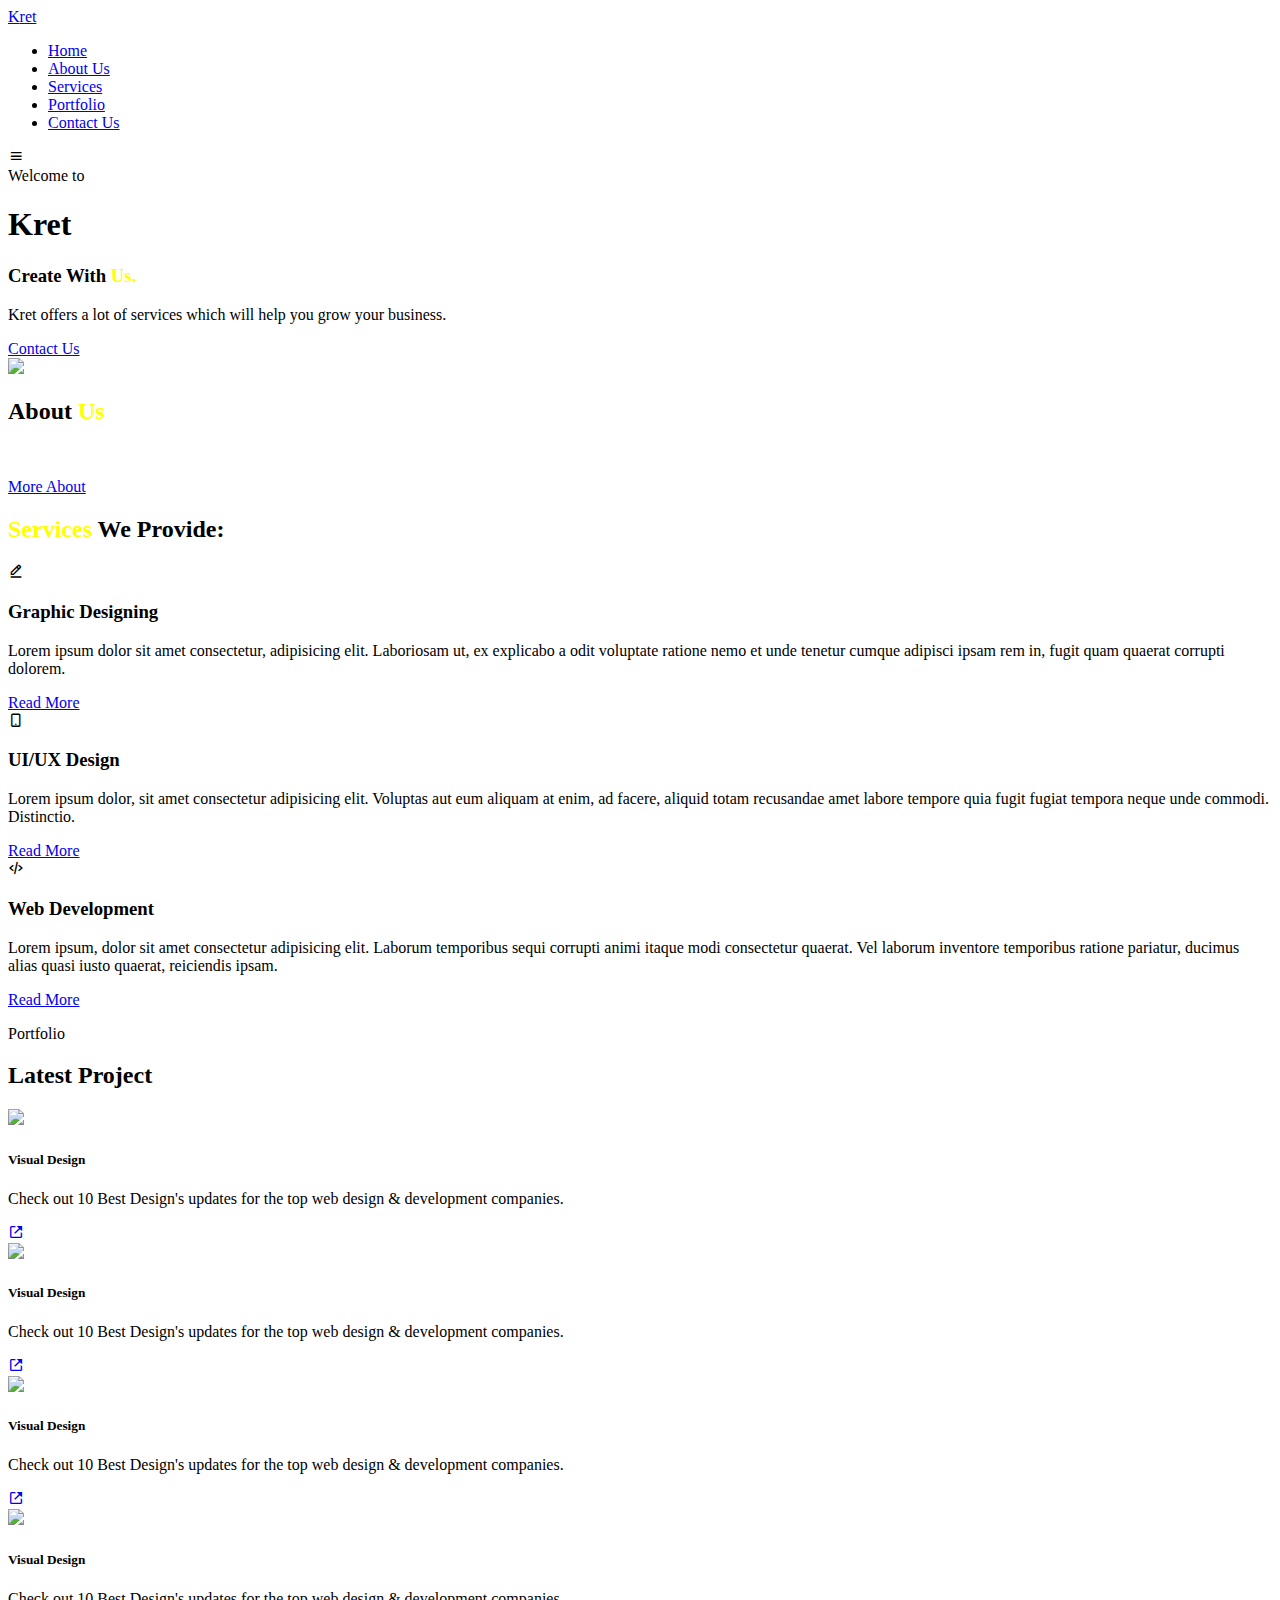
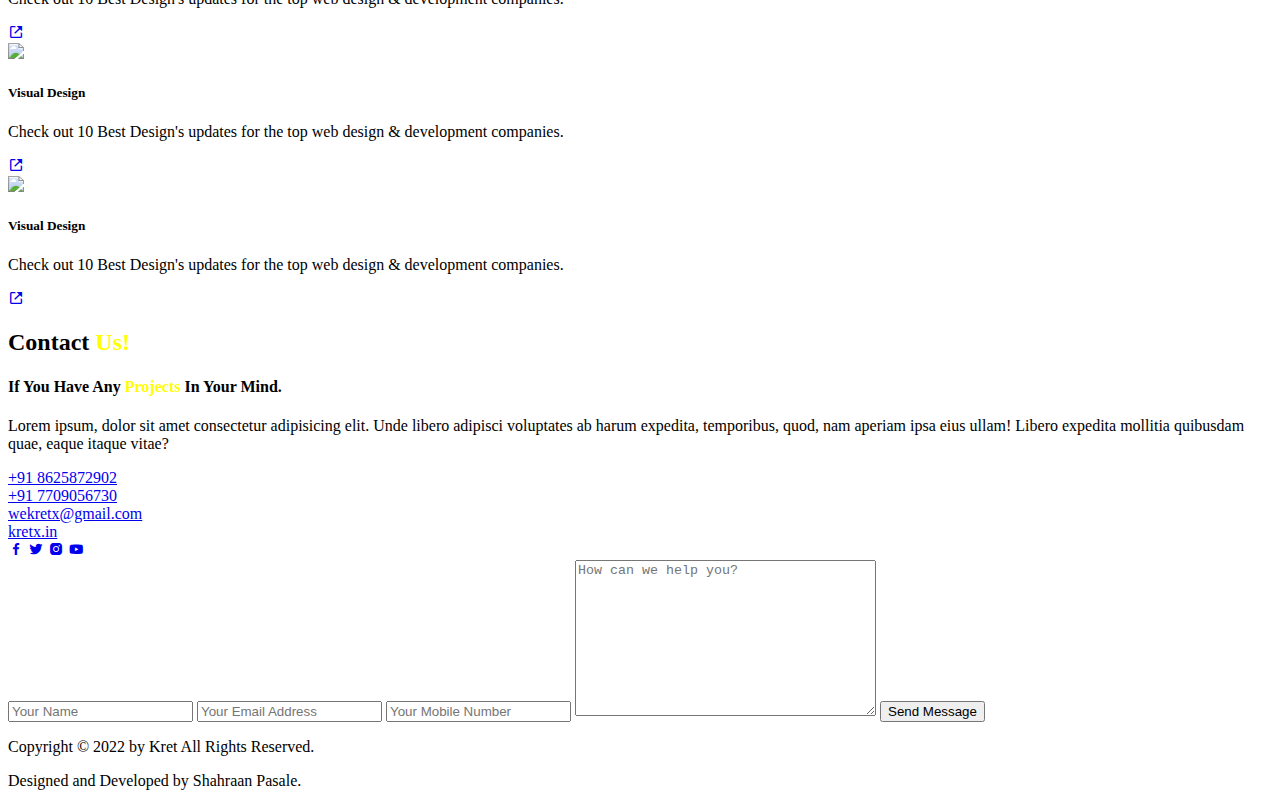
==== index.html @ afb9a43d "Add files via upload" ====
<!DOCTYPE html>
<html>
<head>
	<meta charset="utf-8">
	<meta name="viewport" content="width=device-width, initial-scale=1">
	<title>Responsive Portfolio Website</title>
	<!---custom css link---->
	<link rel="stylesheet" type="text/css" href="css/style.css">

	 <link rel="stylesheet"
  href="https://unpkg.com/boxicons@latest/css/boxicons.min.css">

  <link rel="preconnect" href="https://fonts.googleapis.com">
  <link rel="preconnect" href="https://fonts.gstatic.com" crossorigin>
  <link href="https://fonts.googleapis.com/css2?family=Poppins:wght@300;400;500;600;700;800;900&display=swap" rel="stylesheet">
  <link rel="icon" type="image/x-icon" href="/Kret/img/Kret Logo.jpeg">

</head>
<body>

	<!----header design--->
	<header>
		<a href="index.html" class="logo">K<span>r</span>e<span>t</span></a>

		<ul class="navlist">
			<li><a href="#home" class="active">Home</a></li>
			<li><a href="#about">About Us</a></li>
			<li><a href="#services">Services</a></li>
			<li><a href="#portfolio">Portfolio</a></li>
			<li><a href="#contact">Contact Us</a></li>
		</ul>

		<div class="bx bx-menu" id="menu-icon">
			
		</div>
	</header>

	<!----home section design--->
	<section class="home" id="home">
		<div class="home-text">
			<div class="slide">
				<span class="one">Welcome</span>
				<span class="one">to</span>
			</div>
			<h1>K<span>r</span>e<span>t</span></h1>
			<h3>Create With<span style="color: yellow;"> Us.</span></h3>
			<p>Kret offers a lot of services which will help you grow your business.<br></p>
			<div class="button">
				<a href="#contact" class="btn">Contact Us</a>
			</div>
		</div>
	</section>

	<!----about section design--->
	<section class="about" id="about">
		<div class="about-img">
			<img src="/Kret/img/Kret Logo.jpeg">
		</div>

		<div class="about-text">
			<h2>About <span style="color: yellow;">Us</span></h2><br>
			<p></p>
			<a href="#" class="btn">More About</a>
		</div>
	</section>

	<!----service section design--->
	<section class="services" id="services">
		<div class="main-text">
			<h2><span style="color: yellow;">Services</span> We Provide:</h2>
		</div>

		<div class="services-content">
			<div class="box">
				<div class="s-icons">
					<i class='bx bx-edit-alt' ></i>
				</div>
				<h3>Graphic Designing</h3>
				<p>Lorem ipsum dolor sit amet consectetur, adipisicing elit. Laboriosam ut, ex explicabo a odit voluptate ratione nemo et unde tenetur cumque adipisci ipsam rem in, fugit quam quaerat corrupti dolorem.</p>
				<a href="#" class="read">Read More</a>
			</div>

			<div class="box">
				<div class="s-icons">
					<i class='bx bx-mobile-alt' ></i>
				</div>
				<h3>UI/UX Design</h3>
				<p>Lorem ipsum dolor, sit amet consectetur adipisicing elit. Voluptas aut eum aliquam at enim, ad facere, aliquid totam recusandae amet labore tempore quia fugit fugiat tempora neque unde commodi. Distinctio.</p>
				<a href="#" class="read">Read More</a>
			</div>

			<div class="box">
				<div class="s-icons">
					<i class='bx bx-code-alt' ></i>
				</div>
				<h3>Web Development</h3>
				<p>Lorem ipsum, dolor sit amet consectetur adipisicing elit. Laborum temporibus sequi corrupti animi itaque modi consectetur quaerat. Vel laborum inventore temporibus ratione pariatur, ducimus alias quasi iusto quaerat, reiciendis ipsam.</p>
				<a href="#" class="read">Read More</a>
			</div>

		</div>
	</section>

	<!----portfolio section design--->
	<section class="portfolio" id="portfolio">
		<div class="main-text">
			<p>Portfolio</p>
			<h2><span>Latest</span> Project</h2>
		</div>

		<div class="portfolio-content">
			<div class="row">
				<img src="img/portfolio1.jpg">
				<div class="layer">
					<h5>Visual Design</h5>
					<p>Check out 10 Best Design's updates for the top web design & development companies.</p>
					<a href="#"><i class='bx bx-link-external' ></i></a>
				</div>
			</div>

			<div class="row">
				<img src="img/portfolio2.jpg">
				<div class="layer">
					<h5>Visual Design</h5>
					<p>Check out 10 Best Design's updates for the top web design & development companies.</p>
					<a href="#"><i class='bx bx-link-external' ></i></a>
				</div>
			</div>

			<div class="row">
				<img src="img/portfolio3.jpg">
				<div class="layer">
					<h5>Visual Design</h5>
					<p>Check out 10 Best Design's updates for the top web design & development companies.</p>
					<a href="#"><i class='bx bx-link-external' ></i></a>
				</div>
			</div>

			<div class="row">
				<img src="img/portfolio4.jpg">
				<div class="layer">
					<h5>Visual Design</h5>
					<p>Check out 10 Best Design's updates for the top web design & development companies.</p>
					<a href="#"><i class='bx bx-link-external' ></i></a>
				</div>
			</div>

			<div class="row">
				<img src="img/portfolio5.jpg">
				<div class="layer">
					<h5>Visual Design</h5>
					<p>Check out 10 Best Design's updates for the top web design & development companies.</p>
					<a href="#"><i class='bx bx-link-external' ></i></a>
				</div>
			</div>

			<div class="row">
				<img src="img/portfolio6.jpg">
				<div class="layer">
					<h5>Visual Design</h5>
					<p>Check out 10 Best Design's updates for the top web design & development companies.</p>
					<a href="#"><i class='bx bx-link-external' ></i></a>
				</div>
			</div>

		</div>
	</section>

	<!----contact section design--->
	<section class="contact" id="contact">
		<div class="contact-text">
			<h2>Contact <span style="color: yellow;">Us!</span></h2>
			<h4>If You Have Any <span style="color: yellow;">Projects</span> In Your Mind.</h4>
			<p>Lorem ipsum, dolor sit amet consectetur adipisicing elit. Unde libero adipisci voluptates ab harum expedita, temporibus, quod, nam aperiam ipsa eius ullam! Libero expedita mollitia quibusdam quae, eaque itaque vitae?</p>
			<div class="list">
				<li><a href="tel:+8625872902">+91 8625872902</a></li>
				<li><a href="tel:+7709056730">+91 7709056730</a></li>
				<li><a href="mailto:wekretx@gmail.com">wekretx@gmail.com</a></li>
				<li><a href="index.html">kretx.in</a></li>
			</div>

			<div class="contact-icons">
				<a href="https://www.facebook.com/Kret-108168958825232/"><i class='bx bxl-facebook'></i></a>
				<a href="#"><i class='bx bxl-twitter'></i></a>
				<a href="https://www.instagram.com/kret.ind/"><i class='bx bxl-instagram-alt'></i></a>
				<a href="#"><i class='bx bxl-youtube'></i></a>
			</div>
		</div>

		<div class="contact-form">
			<form action="">
				<input type="name" placeholder="Your Name" required>
				<input type="email" placeholder="Your Email Address" required>
				<input type="" placeholder="Your Mobile Number" required>
				<textarea name="" id="" cols="35" rows="10" placeholder="How can we help you?" required></textarea>
				<input type="submit" value="Send Message" class="submit" required>
			</form>
		</div>
	</section>

	<!----end section design--->
	<section class="end">
		<div class="last-text">
			<p>Copyright © 2022 by Kret All Rights Reserved.</p>
			<p>Designed and Developed by Shahraan Pasale.</p>
		</div>
	</section>

	<!---custom js link--->
	<script type="text/javascript" src="js/script.js"></script>

</body>
</html>
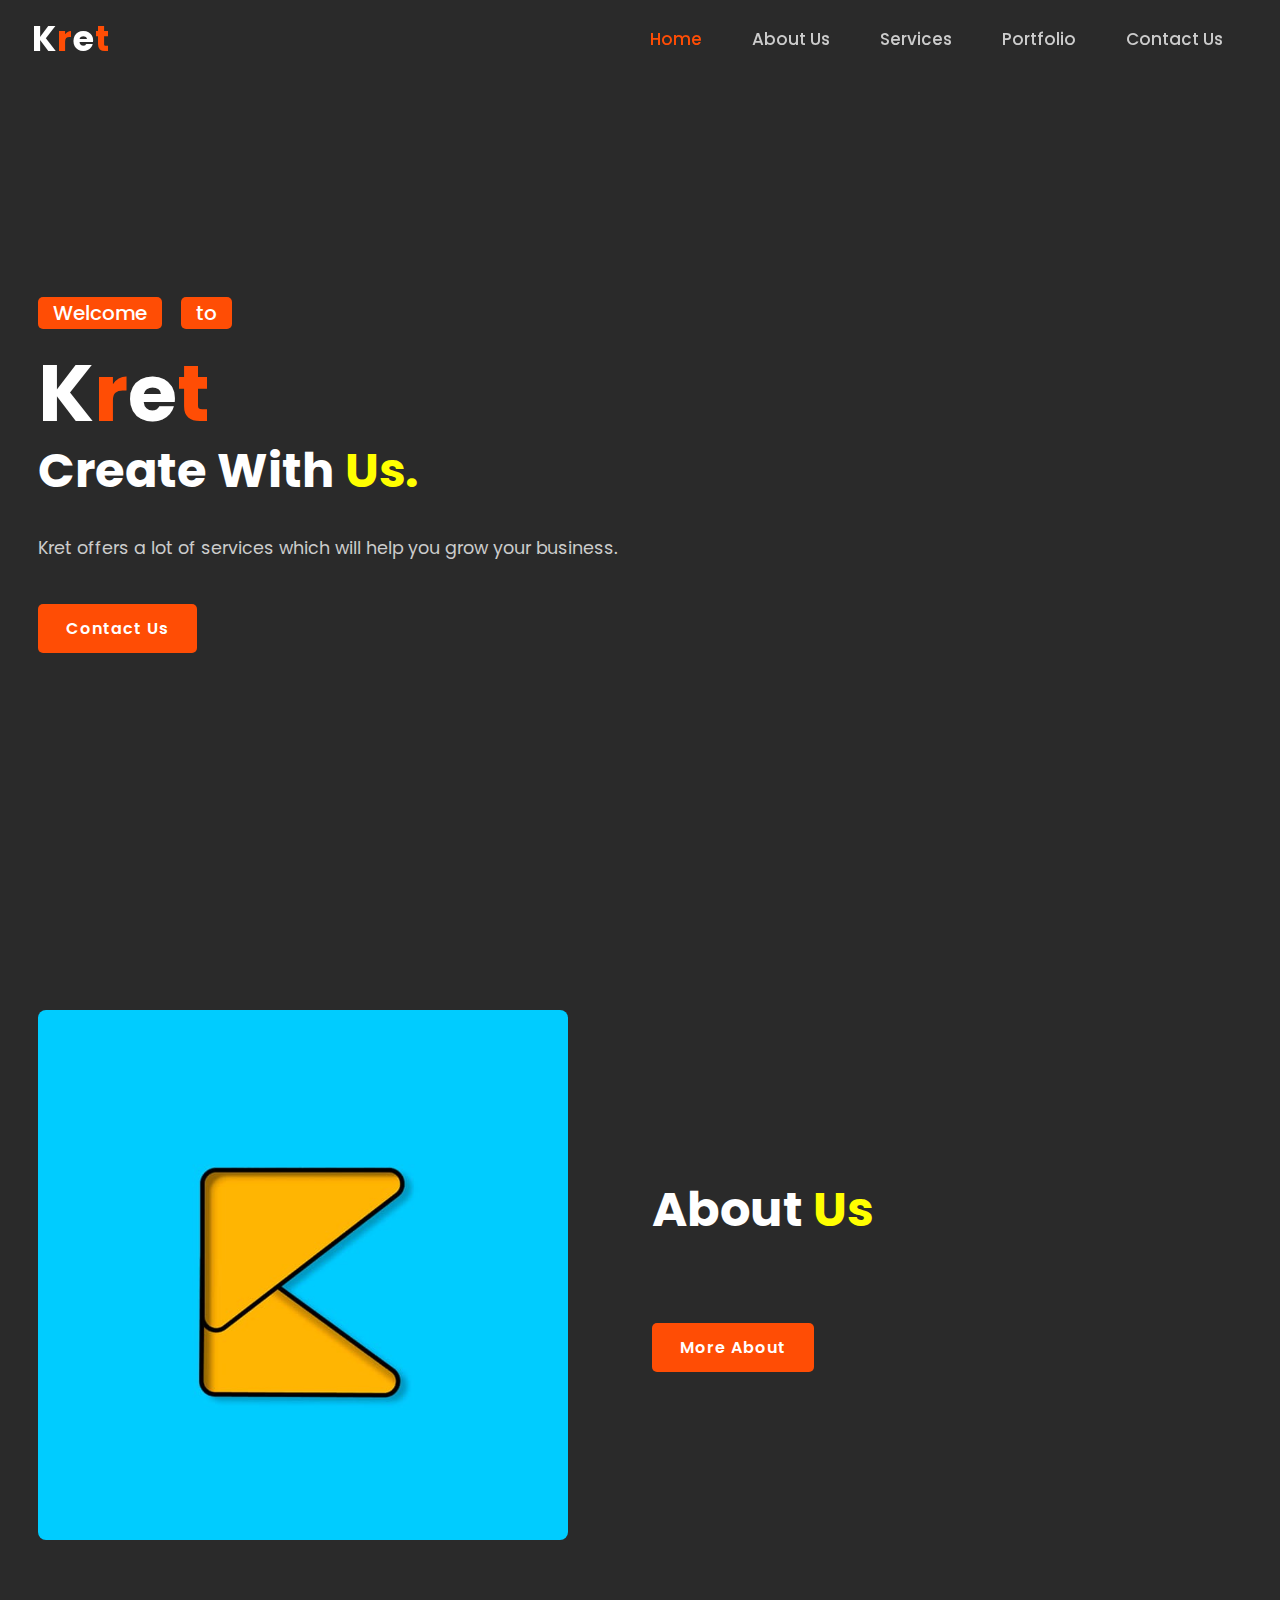
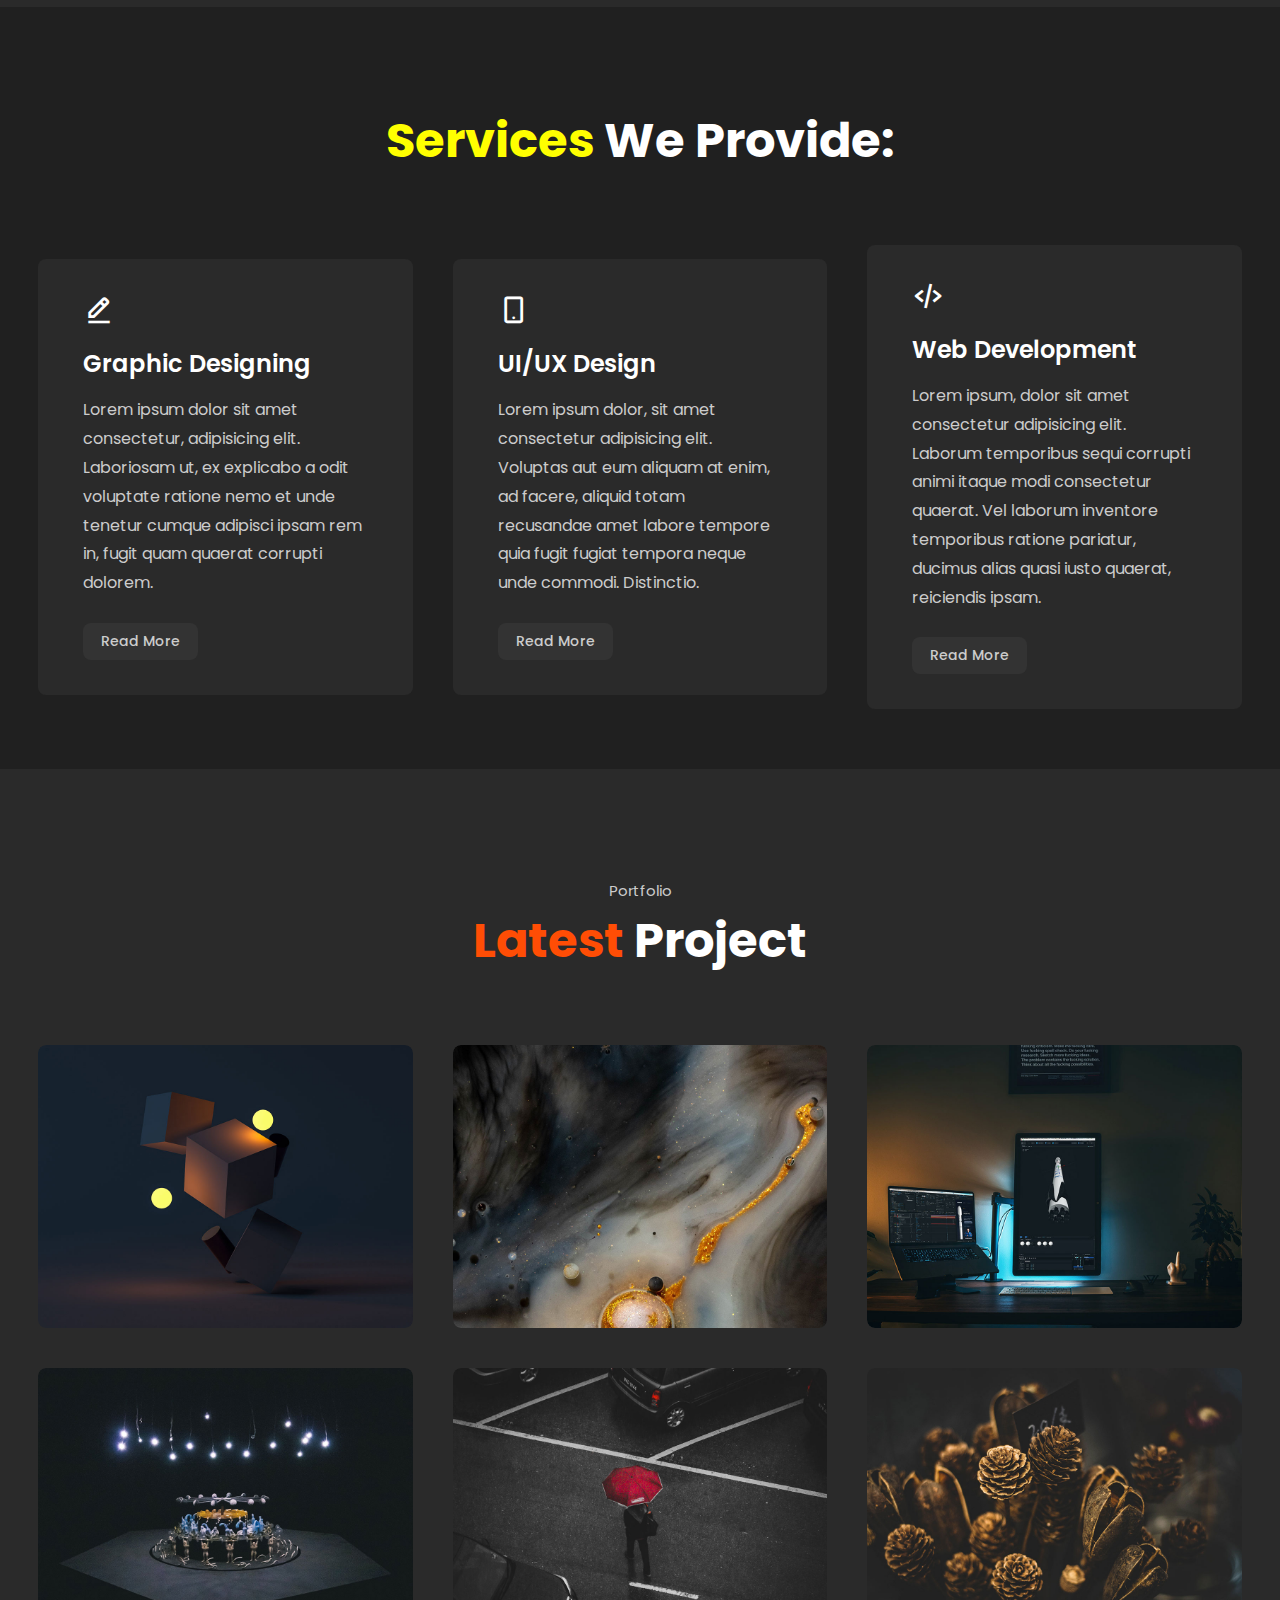
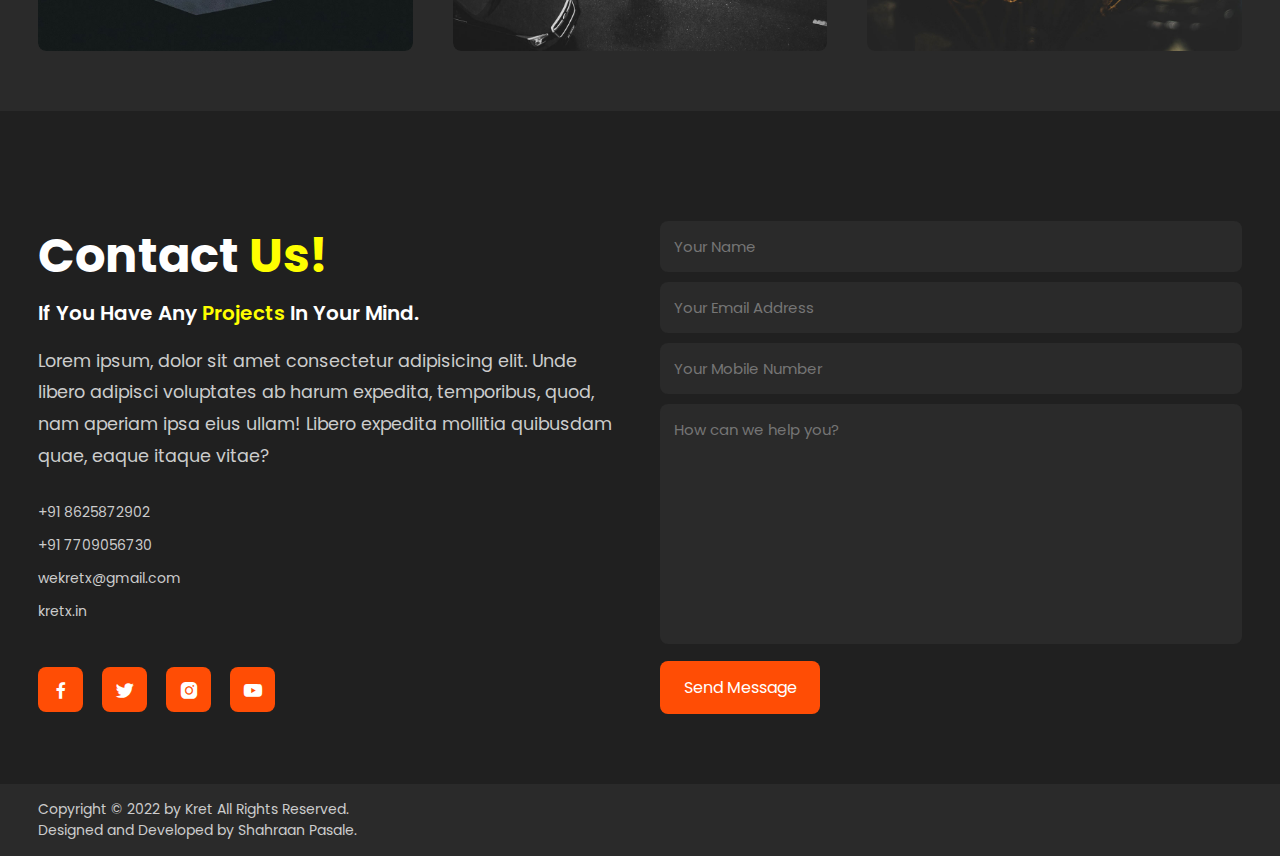
==== commit 6b05e4b2: "Update index.html" ====
--- a/index.html
+++ b/index.html
@@ -3,9 +3,9 @@
 <head>
 	<meta charset="utf-8">
 	<meta name="viewport" content="width=device-width, initial-scale=1">
-	<title>Responsive Portfolio Website</title>
+	<title>Kret</title>
 	<!---custom css link---->
-	<link rel="stylesheet" type="text/css" href="css/style.css">
+	<link rel="stylesheet" type="text/css" href="style.css">
 
 	 <link rel="stylesheet"
   href="https://unpkg.com/boxicons@latest/css/boxicons.min.css">
@@ -13,7 +13,7 @@
   <link rel="preconnect" href="https://fonts.googleapis.com">
   <link rel="preconnect" href="https://fonts.gstatic.com" crossorigin>
   <link href="https://fonts.googleapis.com/css2?family=Poppins:wght@300;400;500;600;700;800;900&display=swap" rel="stylesheet">
-  <link rel="icon" type="image/x-icon" href="/Kret/img/Kret Logo.jpeg">
+  <link rel="icon" type="image/x-icon" href="Kret Logo.jpeg">
 
 </head>
 <body>
@@ -54,7 +54,7 @@
 	<!----about section design--->
 	<section class="about" id="about">
 		<div class="about-img">
-			<img src="/Kret/img/Kret Logo.jpeg">
+			<img src="Kret Logo.jpeg">
 		</div>
 
 		<div class="about-text">
@@ -110,52 +110,52 @@
 
 		<div class="portfolio-content">
 			<div class="row">
-				<img src="img/portfolio1.jpg">
-				<div class="layer">
-					<h5>Visual Design</h5>
-					<p>Check out 10 Best Design's updates for the top web design & development companies.</p>
-					<a href="#"><i class='bx bx-link-external' ></i></a>
-				</div>
-			</div>
-
-			<div class="row">
-				<img src="img/portfolio2.jpg">
-				<div class="layer">
-					<h5>Visual Design</h5>
-					<p>Check out 10 Best Design's updates for the top web design & development companies.</p>
-					<a href="#"><i class='bx bx-link-external' ></i></a>
-				</div>
-			</div>
-
-			<div class="row">
-				<img src="img/portfolio3.jpg">
-				<div class="layer">
-					<h5>Visual Design</h5>
-					<p>Check out 10 Best Design's updates for the top web design & development companies.</p>
-					<a href="#"><i class='bx bx-link-external' ></i></a>
-				</div>
-			</div>
-
-			<div class="row">
-				<img src="img/portfolio4.jpg">
-				<div class="layer">
-					<h5>Visual Design</h5>
-					<p>Check out 10 Best Design's updates for the top web design & development companies.</p>
-					<a href="#"><i class='bx bx-link-external' ></i></a>
-				</div>
-			</div>
-
-			<div class="row">
-				<img src="img/portfolio5.jpg">
-				<div class="layer">
-					<h5>Visual Design</h5>
-					<p>Check out 10 Best Design's updates for the top web design & development companies.</p>
-					<a href="#"><i class='bx bx-link-external' ></i></a>
-				</div>
-			</div>
-
-			<div class="row">
-				<img src="img/portfolio6.jpg">
+				<img src="portfolio1.jpg">
+				<div class="layer">
+					<h5>Visual Design</h5>
+					<p>Check out 10 Best Design's updates for the top web design & development companies.</p>
+					<a href="#"><i class='bx bx-link-external' ></i></a>
+				</div>
+			</div>
+
+			<div class="row">
+				<img src="portfolio2.jpg">
+				<div class="layer">
+					<h5>Visual Design</h5>
+					<p>Check out 10 Best Design's updates for the top web design & development companies.</p>
+					<a href="#"><i class='bx bx-link-external' ></i></a>
+				</div>
+			</div>
+
+			<div class="row">
+				<img src="portfolio3.jpg">
+				<div class="layer">
+					<h5>Visual Design</h5>
+					<p>Check out 10 Best Design's updates for the top web design & development companies.</p>
+					<a href="#"><i class='bx bx-link-external' ></i></a>
+				</div>
+			</div>
+
+			<div class="row">
+				<img src="portfolio4.jpg">
+				<div class="layer">
+					<h5>Visual Design</h5>
+					<p>Check out 10 Best Design's updates for the top web design & development companies.</p>
+					<a href="#"><i class='bx bx-link-external' ></i></a>
+				</div>
+			</div>
+
+			<div class="row">
+				<img src="portfolio5.jpg">
+				<div class="layer">
+					<h5>Visual Design</h5>
+					<p>Check out 10 Best Design's updates for the top web design & development companies.</p>
+					<a href="#"><i class='bx bx-link-external' ></i></a>
+				</div>
+			</div>
+
+			<div class="row">
+				<img src="portfolio6.jpg">
 				<div class="layer">
 					<h5>Visual Design</h5>
 					<p>Check out 10 Best Design's updates for the top web design & development companies.</p>
@@ -207,7 +207,7 @@
 	</section>
 
 	<!---custom js link--->
-	<script type="text/javascript" src="js/script.js"></script>
+	<script type="text/javascript" src="script.js"></script>
 
 </body>
-</html>+</html>
--- a/style.css
+++ b/style.css
@@ -0,0 +1,531 @@
+@import url('https://fonts.googleapis.com/css2?family=Poppins&display=swap');
+
+*{
+	padding: 0;
+	margin: 0;
+	box-sizing: border-box;
+	font-family: 'Poppins', sans-serif;
+	text-decoration: none;
+	list-style: none;
+	scroll-behavior: smooth;
+}
+:root{
+	--bg-color: #2a2a2a;
+	--second-bg-color: #202020;
+	--text-color: #fff;
+	--second-color: #ccc;
+	--main-color: #ff4d05;
+	--big-font: 5rem;
+	--h2-font: 3rem;
+	--p-font: 1.1rem;
+}
+body{
+	background: var(--bg-color);
+	color: var(--text-color);
+}
+header{
+	position: fixed;
+	width: 100%;
+	top: 0;
+	right: 0;
+	z-index: 1000;
+	display: flex;
+	align-items: center;
+	justify-content: space-between;
+	background: transparent;
+	padding: 22px 15%;
+	border-bottom: 1px solid transparent;
+	transition: all .45s ease;
+}
+.logo{
+	color: var(--text-color);
+	font-size: 35px;
+	font-weight: 700;
+	letter-spacing: 1px;
+}
+span{
+	color: var(--main-color);
+}
+.navlist{
+	display: flex;
+}
+.navlist a{
+	color: var(--second-color);
+	font-size: 17px;
+	font-weight: 500;
+	margin: 0 25px;
+	transition: all .45s ease;
+}
+.navlist a:hover{
+	color: var(--main-color);
+}
+.navlist a.active{
+	color: var(--main-color);
+}
+#menu-icon{
+	font-size: 35px;
+	color: var(--text-color);
+	z-index: 10001;
+	cursor: pointer;
+	margin-left: 25px;
+	display: none;
+}
+
+section{
+	padding: 160px 15% 120px;
+}
+.home{
+	position: relative;
+	height: 100vh;
+	width: 100%;
+	background-image: url(/Kret/img/background.webp);
+	background-size: cover;
+	background-position: center;
+	display: flex;
+	align-items: center;
+	justify-content: flex-start;
+}
+.slide{
+	margin-bottom: 20px;
+}
+.one{
+	display: inline-block;
+	margin-right: 15px;
+	height: 32px;
+	padding: 0 15px;
+	line-height: 32px;
+	font-size: 20px;
+	font-weight: 500;
+	border-radius: 5px;
+	background: var(--main-color);
+	color: var(--text-color);
+}
+.two{
+	display: inline-block;
+	color: var(--second-color);
+	font-size: 20px;
+	font-weight: 500;
+}
+.home-text h1{
+	font-size: var(--big-font);
+	font-weight: 700;
+	color: var(--text-color);
+	line-height: 1.1;
+	margin: 0 0 8px;
+}
+.home-text h3{
+	color: var(--text-color);
+	margin: 0 0 35px;
+	font-size: 3rem;
+	font-weight: 700;
+	line-height: 1.1;
+}
+.home-text p{
+	color: var(--second-color);
+	font-size: var(--p-font);
+	line-height: 1.8;
+	margin-bottom: 40px;
+}
+.button{
+	display: inline-flex;
+	align-items: center;
+	justify-content: center;
+}
+.btn{
+	display: inline-block;
+	padding: 12px 28px;
+	background: var(--main-color);
+	border-radius: 5px;
+	color: var(--text-color);
+	font-size: 1rem;
+	letter-spacing: 1px;
+	font-weight: 600;
+	transition: all .45s ease;
+}
+.btn:hover{
+	transform: scale(0.9);
+}
+.btn2{
+	display: inline-flex;
+	align-items: center;
+	justify-content: center;
+	font-size: 15px;
+	font-weight: 600;
+	color: var(--text-color);
+	margin-left: 35px;
+}
+.btn2 span i{
+	height: 55px;
+	width: 55px;
+	background: var(--main-color);
+	color: var(--text-color);
+	display: flex;
+	align-items: center;
+	justify-content: center;
+	font-size: 35px;
+	border-radius: 50%;
+	margin-right: 15px;
+	transition: all .45s ease;
+}
+.btn2 span i:hover{
+	transform: scale(1.1) translateY(5px);
+}
+
+header.sticky{
+	background: var(--bg-color);
+	border-bottom: 1px solid #ffffff1a;
+	padding: 12px 15%;
+}
+
+.about{
+	display: grid;
+	grid-template-columns: repeat(2, 1fr);
+	align-items: center;
+	gap: 1.5rem;
+}
+.about-img img{
+	max-width: 530px;
+	height: auto;
+	width: 100%;
+	border-radius: 8px;
+}
+.about-text h2{
+	font-size: var(--h2-font);
+	line-height: 1;
+}
+.about-text h4{
+	font-size: 24px;
+	font-weight: 600;
+	color: var(--text-color);
+	line-height: 1.7;
+	margin: 15px 0 30px;
+}
+.about-text p{
+	color: var(--second-color);
+	font-size: var(--p-font);
+	line-height: 1.8;
+	margin-bottom: 4rem;
+}
+
+.services{
+	background: var(--second-bg-color);
+}
+.main-text{
+	text-align: center;
+}
+.main-text p{
+	color: var(--second-color);
+	font-size: 15px;
+	margin-bottom: 15px;
+}
+.main-text h2{
+	font-size: var(--h2-font);
+	line-height: 1;
+}
+.services-content{
+	display: grid;
+	grid-template-columns: repeat(auto-fit, minmax(250px, auto));
+	align-items: center;
+	gap: 2.5rem;
+	margin-top: 5rem;
+}
+.box{
+	background: var(--bg-color);
+	padding: 35px 45px;
+	border-radius: 8px;
+	transition: all .45s ease;
+}
+.s-icons i{
+	font-size: 32px;
+	margin-bottom: 20px;
+}
+.box h3{
+	font-size: 24px;
+	font-weight: 600;
+	color: var(--text-color);
+	margin-bottom: 15px;
+}
+.box p{
+	color: var(--second-color);
+	font-size: 1rem;
+	line-height: 1.8;
+	margin-bottom: 25px;
+}
+.read{
+	display: inline-block;
+	padding: 8px 18px;
+	background: #333333;
+	color: var(--second-color);
+	font-size: 14px;
+	font-weight: 500;
+	border-radius: 8px;
+	transition: all .45s ease;
+}
+.read:hover{
+	letter-spacing: 1px;
+	background: #ffffff99;
+	color: var(--text-color);
+}
+.box:hover{
+	transform: translateY(-8px);
+	cursor: pointer;
+}
+
+.portfolio-content{
+	display: grid;
+	grid-template-columns: repeat(auto-fit, minmax(350px, auto));
+	align-items: center;
+	gap: 2.5rem;
+	margin-top: 5rem;
+}
+.row{
+	position: relative;
+	overflow: hidden;
+	border-radius: 8px;
+	cursor: pointer;
+}
+.row img{
+	width: 100%;
+	border-radius: 8px;
+	display: block;
+	transition: transform 0.5s;
+}
+.layer{
+	width: 100%;
+	height: 0;
+	background: linear-gradient(rgba(0,0,0,0.1), #ff004f);
+	position: absolute;
+	border-radius: 8px;
+	left: 0;
+	bottom: 0;
+	overflow: hidden;
+	display: flex;
+	flex-direction: column;
+	align-items: center;
+	justify-content: center;
+	text-align: center;
+	padding: 0 40px;
+	transition: height 0.5s;
+}
+.layer h5{
+	font-size: 20px;
+	font-weight: 600;
+	margin-bottom: 15px;
+}
+.layer p{
+	color: var(--second-color);
+	font-size: 1rem;
+	line-height: 1.8;
+}
+.layer i{
+	color: var(--main-color);
+	margin-top: 20px;
+	font-size: 20px;
+	background: var(--text-color);
+	width: 60px;
+	height: 60px;
+	display: flex;
+	align-items: center;
+	justify-content: center;
+	border-radius: 50%;
+}
+.row:hover img{
+	transform: scale(1.1);
+}
+.row:hover .layer{
+	height: 100%;
+}
+
+.contact{
+	background: var(--second-bg-color);
+	display: grid;
+	grid-template-columns: repeat(2, 1fr);
+	align-items: center;
+	gap: 2.5rem;
+}
+.contact-text h4{
+	color: var(--text-color);
+	margin: 18px 0;
+	font-size: 20px;
+	font-weight: 600;
+}
+.contact-text h2{
+	font-size: var(--h2-font);
+	line-height: 1;
+}
+.contact-text p{
+	color: var(--second-color);
+	font-size: var(--p-font);
+	line-height: 1.8;
+	margin-bottom: 30px;
+}
+.list{
+	margin-bottom: 2.8rem;
+}
+.list li{
+	margin-bottom: 12px;
+}
+.list li a{
+	display: block;
+	color: var(--second-color);
+	font-size: 14px;
+	transition: all .45s ease;
+}
+.list li a:hover{
+	color: var(--text-color);
+	transform: translateX(5px);
+}
+.contact-icons i{
+	height: 45px;
+	width: 45px;
+	background: var(--main-color);
+	color: var(--text-color);
+	font-size: 22px;
+	display: inline-flex;
+	align-items: center;
+	justify-content: center;
+	border-radius: 8px;
+	margin-right: 15px;
+	transition: all .45s ease;
+}
+.contact-icons i:hover{
+	background: var(--text-color);
+	color: var(--main-color);
+}
+
+.contact-form form{
+	position: relative;
+}
+.contact-form form input,
+form textarea{
+	width: 100%;
+	padding: 14px;
+	background: var(--bg-color);
+	color: var(--text-color);
+	border: none;
+	outline: none;
+	font-size: 15px;
+	border-radius: 8px;
+	margin-bottom: 10px;
+}
+.contact-form textarea{
+	resize: none;
+	height: 240px;
+}
+.contact-form .submit{
+	display: inline-block;
+	font-size: 16px;
+	background: var(--main-color);
+	color: var(--text-color);
+	width: 160px;
+	transition: all .45s ease;
+}
+.contact-form .submit:hover{
+	transform: scale(1.1);
+	cursor: pointer;
+}
+
+.end{
+	padding: 20px 15%;
+	display: flex;
+	flex-wrap: wrap;
+	align-items: center;
+	justify-content: space-between;
+	gap: 2rem;
+	background: var(--bg-color);
+}
+.last-text p{
+	color: var(--second-color);
+	font-size: 14px;
+}
+.top i{
+	padding: 10px;
+	border-radius: 8px;
+	font-size: 15px;
+	color: var(--text-color);
+	background: var(--main-color);
+}
+
+
+@media (max-width: 1480px){
+	header{
+		padding: 12px 2.5%;
+		transition: .1s;
+	}
+	header.sticky{
+		padding: 10px 2.5%;
+		transition: .1s;;
+	}
+	section{
+		padding: 110px 3% 60px;
+	}
+	.end{
+		padding: 15px 3%;
+	}
+}
+
+@media (max-width: 1100px){
+	:root{
+		--big-font: 4rem;
+	  --h2-font: 2.5rem;
+	  --p-font: 1rem;
+	  transition: .1s;
+	}
+	.home-text h3{
+		font-size: 2.5rem;
+	}
+	.home{
+		height: 87vh;
+	}
+}
+
+@media (max-width: 920px){
+	.about{
+		grid-template-columns: 1fr;
+	}
+	.about-img{
+		text-align: center;
+		order: 2;
+	}
+	.about-img img{
+		width: 100%;
+		height: auto;
+		max-width: 100%;
+	}
+	.contact{
+		grid-template-columns: 1fr;
+	}
+}
+
+@media (max-width: 840px){
+	#menu-icon{
+		display: block;
+	}
+	.navlist{
+		position: absolute;
+		top: -1000px;
+		right: 0;
+		left: 0;
+		display: flex;
+		flex-direction: column;
+		background: var(--bg-color);
+		text-align: left;
+		transition: all .45s ease;
+	}
+	.navlist a{
+		display: block;
+		margin: 17px;
+		font-size: 20px;
+		transition: all .45s ease;
+		color: var(--text-color);
+	}
+	.navlist a:hover{
+		color: var(--main-color);
+	}
+	.navlist a.active{
+		color: var(--text-color);
+	}
+	.navlist.open{
+		top: 100%;
+	}
+}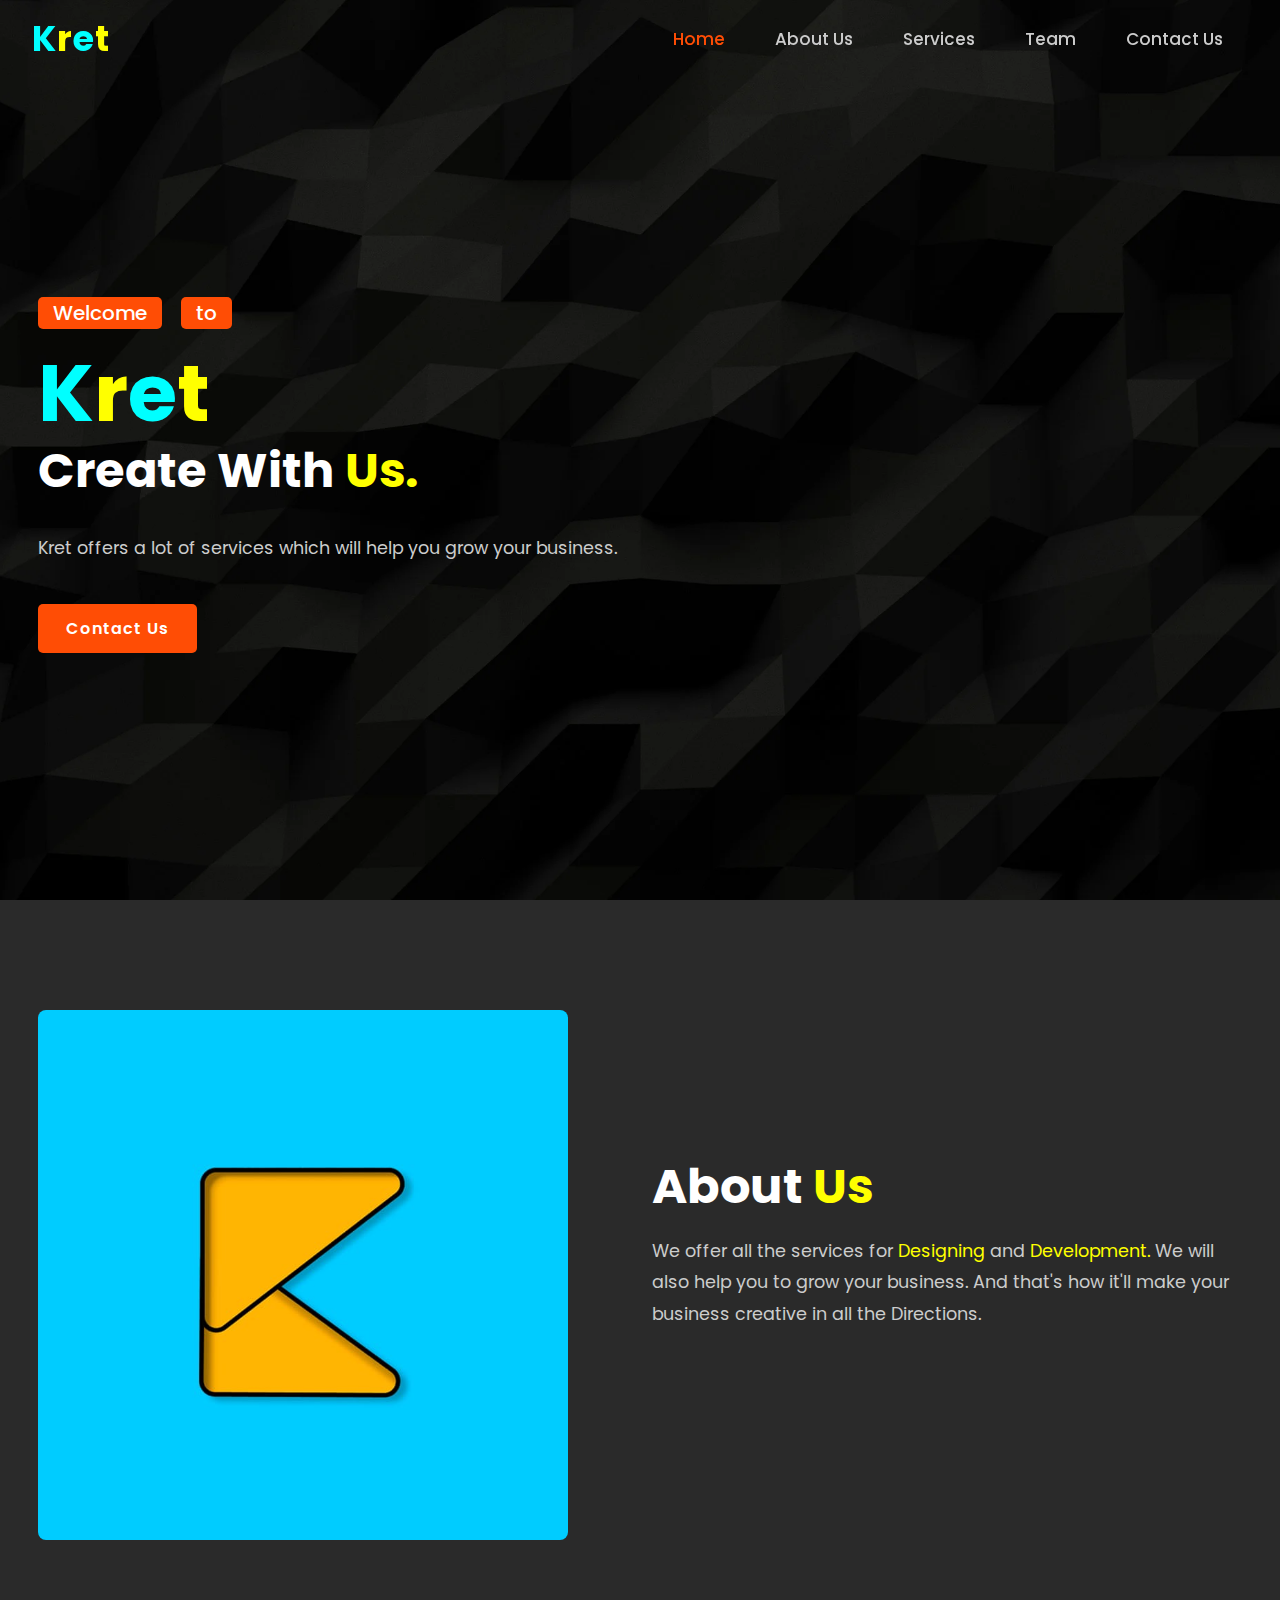
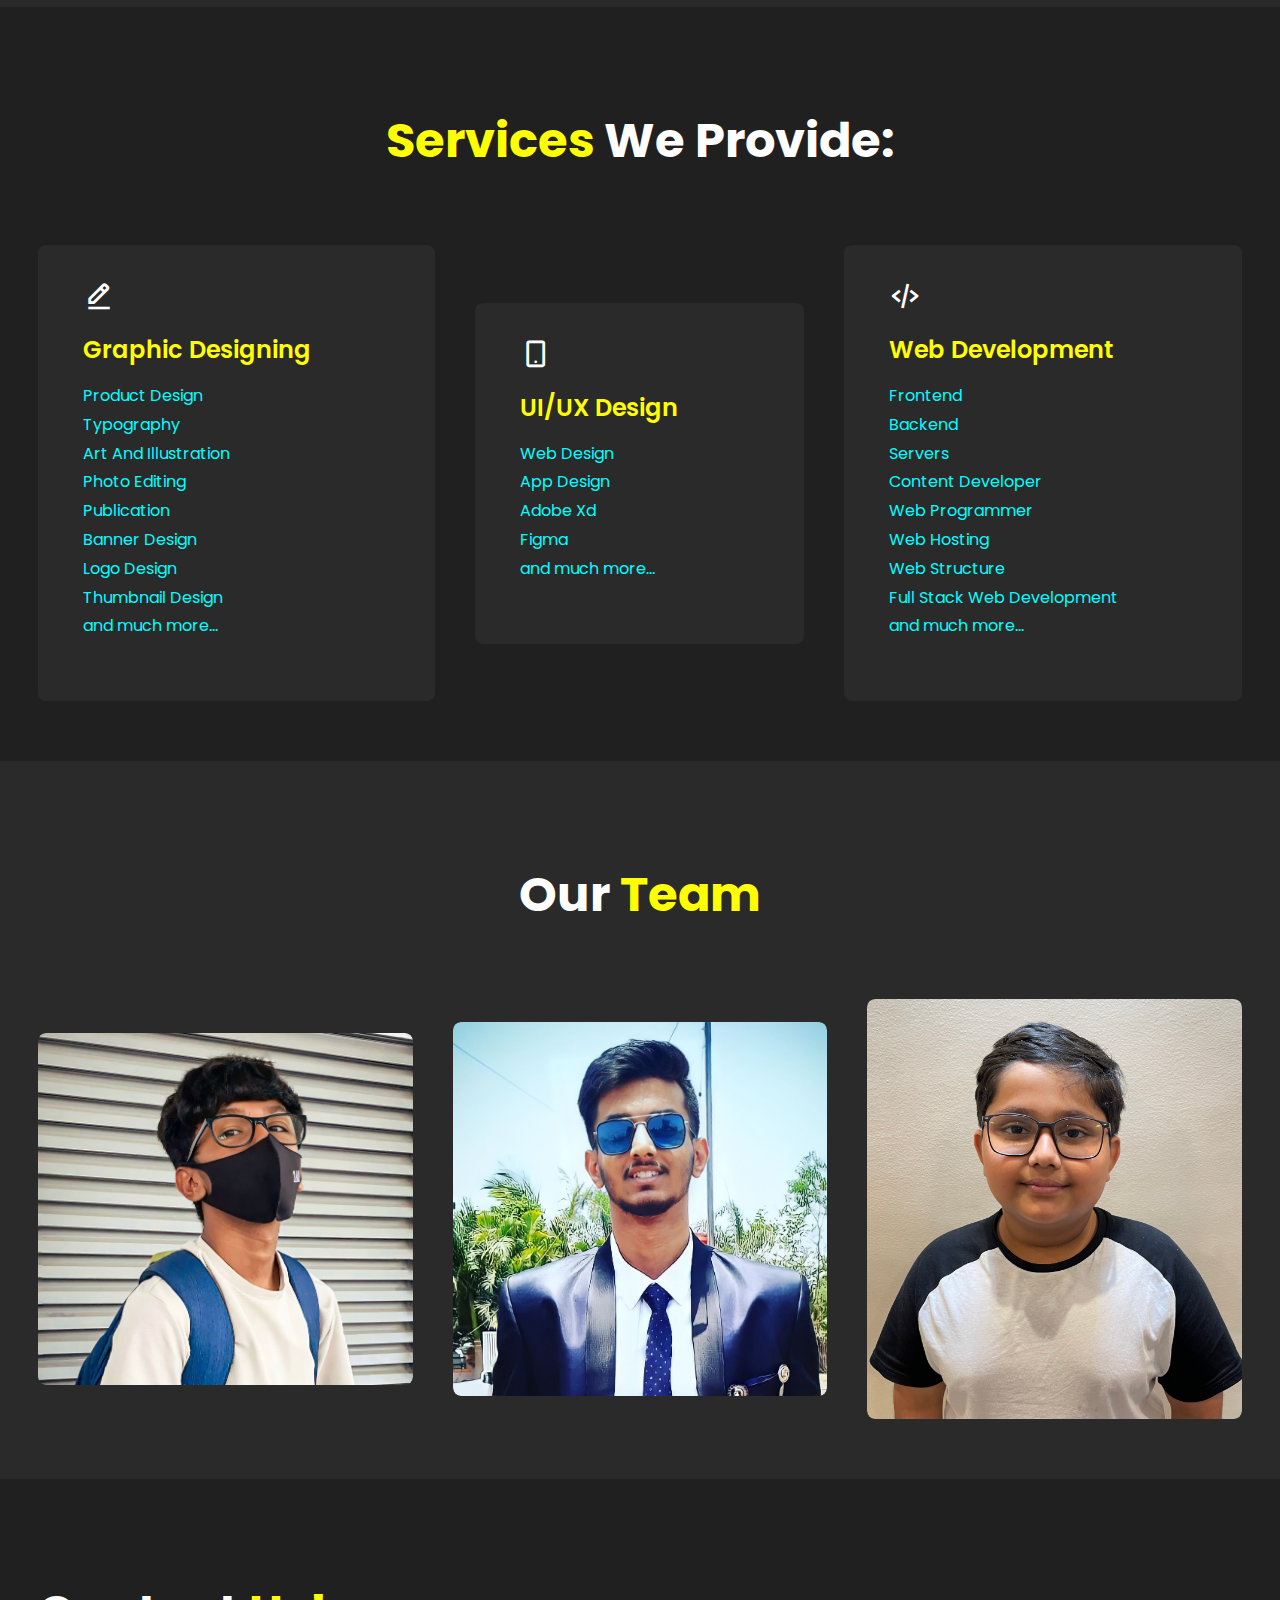
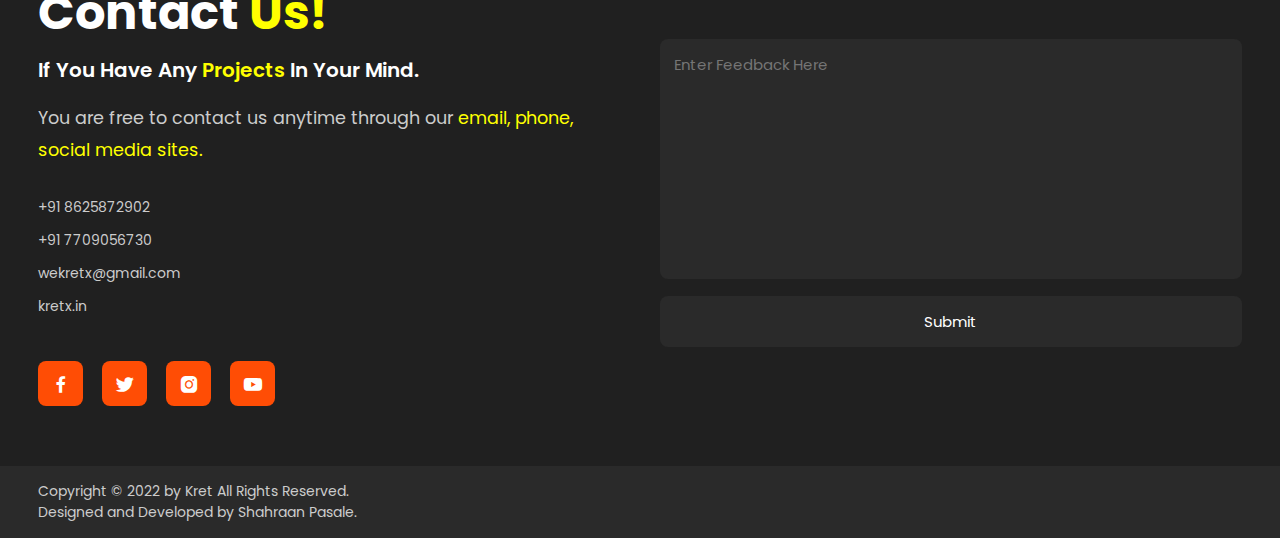
==== commit e1632978: "Add files via upload" ====
--- a/index.html
+++ b/index.html
@@ -3,7 +3,7 @@
 <head>
 	<meta charset="utf-8">
 	<meta name="viewport" content="width=device-width, initial-scale=1">
-	<title>Kret</title>
+	<title>Responsive Portfolio Website</title>
 	<!---custom css link---->
 	<link rel="stylesheet" type="text/css" href="style.css">
 
@@ -20,13 +20,13 @@
 
 	<!----header design--->
 	<header>
-		<a href="index.html" class="logo">K<span>r</span>e<span>t</span></a>
+		<a href="index.html" class="logo"><span style="color: cyan;">K</span><span style="color: yellow;">r</span><span style="color: cyan;">e</span><span style="color: yellow;">t</span></a>
 
 		<ul class="navlist">
 			<li><a href="#home" class="active">Home</a></li>
 			<li><a href="#about">About Us</a></li>
 			<li><a href="#services">Services</a></li>
-			<li><a href="#portfolio">Portfolio</a></li>
+			<li><a href="#portfolio">Team</a></li>
 			<li><a href="#contact">Contact Us</a></li>
 		</ul>
 
@@ -42,7 +42,7 @@
 				<span class="one">Welcome</span>
 				<span class="one">to</span>
 			</div>
-			<h1>K<span>r</span>e<span>t</span></h1>
+			<h1><span style="color: cyan;">K</span><span style="color: yellow;">r</span><span style="color: cyan;">e</span><span style="color: yellow;">t</span></h1>
 			<h3>Create With<span style="color: yellow;"> Us.</span></h3>
 			<p>Kret offers a lot of services which will help you grow your business.<br></p>
 			<div class="button">
@@ -59,8 +59,7 @@
 
 		<div class="about-text">
 			<h2>About <span style="color: yellow;">Us</span></h2><br>
-			<p></p>
-			<a href="#" class="btn">More About</a>
+			<p>We offer all the services for <span style="color: yellow;">Designing</span> and <span style="color: yellow;">Development.</span> We will also help you to grow your business. And that's how it'll make your business creative in all the Directions. </p>
 		</div>
 	</section>
 
@@ -73,29 +72,55 @@
 		<div class="services-content">
 			<div class="box">
 				<div class="s-icons">
-					<i class='bx bx-edit-alt' ></i>
-				</div>
-				<h3>Graphic Designing</h3>
-				<p>Lorem ipsum dolor sit amet consectetur, adipisicing elit. Laboriosam ut, ex explicabo a odit voluptate ratione nemo et unde tenetur cumque adipisci ipsam rem in, fugit quam quaerat corrupti dolorem.</p>
-				<a href="#" class="read">Read More</a>
+					<i class='bx bx-edit-alt'></i>
+				</div>
+				<h3 style="color: yellow;">Graphic Designing</h3>
+				<p style="color: cyan;">Product Design<br>
+				   Typography<br>
+				   Art And Illustration<br>
+				   Photo Editing<br>
+				   Publication<br>
+				   Banner Design<br>
+				   Logo Design<br>
+				   Thumbnail Design<br>
+				   and much more...
+				</p>
 			</div>
 
 			<div class="box">
 				<div class="s-icons">
 					<i class='bx bx-mobile-alt' ></i>
 				</div>
-				<h3>UI/UX Design</h3>
-				<p>Lorem ipsum dolor, sit amet consectetur adipisicing elit. Voluptas aut eum aliquam at enim, ad facere, aliquid totam recusandae amet labore tempore quia fugit fugiat tempora neque unde commodi. Distinctio.</p>
-				<a href="#" class="read">Read More</a>
+				<h3 style="color: yellow;">UI/UX Design</h3>
+				<p style="color: cyan;">Web Design<br>
+				   App Design<br>
+				   Adobe Xd<br>
+                   Figma<br>
+				   and much more...
+				</p>
 			</div>
 
 			<div class="box">
 				<div class="s-icons">
-					<i class='bx bx-code-alt' ></i>
-				</div>
-				<h3>Web Development</h3>
-				<p>Lorem ipsum, dolor sit amet consectetur adipisicing elit. Laborum temporibus sequi corrupti animi itaque modi consectetur quaerat. Vel laborum inventore temporibus ratione pariatur, ducimus alias quasi iusto quaerat, reiciendis ipsam.</p>
-				<a href="#" class="read">Read More</a>
+					<i class='bx bx-code-alt'></i>
+				</div>
+				<h3 style="color: yellow;">Web Development</h3>
+				<p style="color: cyan;">
+				  Frontend<br>
+				  Backend<br>
+				  Servers<br>
+				  Content Developer<br>
+				  Web Programmer<br>
+				  Web Hosting<br>
+				  Web Structure<br>
+				  Full Stack Web Development<br>
+				  and much more...
+
+				
+				
+				
+				
+				</p>
 			</div>
 
 		</div>
@@ -104,65 +129,35 @@
 	<!----portfolio section design--->
 	<section class="portfolio" id="portfolio">
 		<div class="main-text">
-			<p>Portfolio</p>
-			<h2><span>Latest</span> Project</h2>
+			<h2><span style="color: white;">Our</span> <span style="color: yellow;">Team</span></h2>
 		</div>
 
 		<div class="portfolio-content">
 			<div class="row">
-				<img src="portfolio1.jpg">
+				<img src="omkarkirve photo.jpg">
 				<div class="layer">
-					<h5>Visual Design</h5>
-					<p>Check out 10 Best Design's updates for the top web design & development companies.</p>
-					<a href="#"><i class='bx bx-link-external' ></i></a>
+					<h5>Omkar Kirve</h5>
+					<p>Founder of Kret</p>
+					<a href=""><i class='bx bx-link-external' ></i></a>
 				</div>
 			</div>
 
 			<div class="row">
-				<img src="portfolio2.jpg">
+				<img src="omkute photo.jpg">
 				<div class="layer">
-					<h5>Visual Design</h5>
-					<p>Check out 10 Best Design's updates for the top web design & development companies.</p>
-					<a href="#"><i class='bx bx-link-external' ></i></a>
+					<h5>Om Kute</h5>
+					<p>Co-Founder of Kret</p>
+					<a href="https://www.linkedin.com/in/om-kute-348813215" target="_blank"><i class='bx bx-link-external' ></i></a>
 				</div>
 			</div>
 
 			<div class="row">
-				<img src="portfolio3.jpg">
+				<img src="shahraanpasale photo.jpg">
 				<div class="layer">
-					<h5>Visual Design</h5>
-					<p>Check out 10 Best Design's updates for the top web design & development companies.</p>
-					<a href="#"><i class='bx bx-link-external' ></i></a>
-				</div>
-			</div>
-
-			<div class="row">
-				<img src="portfolio4.jpg">
-				<div class="layer">
-					<h5>Visual Design</h5>
-					<p>Check out 10 Best Design's updates for the top web design & development companies.</p>
-					<a href="#"><i class='bx bx-link-external' ></i></a>
-				</div>
-			</div>
-
-			<div class="row">
-				<img src="portfolio5.jpg">
-				<div class="layer">
-					<h5>Visual Design</h5>
-					<p>Check out 10 Best Design's updates for the top web design & development companies.</p>
-					<a href="#"><i class='bx bx-link-external' ></i></a>
-				</div>
-			</div>
-
-			<div class="row">
-				<img src="portfolio6.jpg">
-				<div class="layer">
-					<h5>Visual Design</h5>
-					<p>Check out 10 Best Design's updates for the top web design & development companies.</p>
-					<a href="#"><i class='bx bx-link-external' ></i></a>
-				</div>
-			</div>
-
+					<h5>Shahraan</h5>
+					<p> Web Developer at Kret</p>
+					<a href="https://www.linkedin.com/in/shahraan-pasale-1b567a24a" target="_blank"><i class='bx bx-link-external' ></i></a>
+				</div>
 		</div>
 	</section>
 
@@ -171,10 +166,10 @@
 		<div class="contact-text">
 			<h2>Contact <span style="color: yellow;">Us!</span></h2>
 			<h4>If You Have Any <span style="color: yellow;">Projects</span> In Your Mind.</h4>
-			<p>Lorem ipsum, dolor sit amet consectetur adipisicing elit. Unde libero adipisci voluptates ab harum expedita, temporibus, quod, nam aperiam ipsa eius ullam! Libero expedita mollitia quibusdam quae, eaque itaque vitae?</p>
+			<p>You are free to contact us anytime through our <span style="color: yellow;">email, phone, social media sites.</span></p>
 			<div class="list">
-				<li><a href="tel:+8625872902">+91 8625872902</a></li>
-				<li><a href="tel:+7709056730">+91 7709056730</a></li>
+				<li><a href="tel:918625872902">+91 8625872902</a></li>
+				<li><a href="tel:917709056730">+91 7709056730</a></li>
 				<li><a href="mailto:wekretx@gmail.com">wekretx@gmail.com</a></li>
 				<li><a href="index.html">kretx.in</a></li>
 			</div>
@@ -187,13 +182,12 @@
 			</div>
 		</div>
 
+	  
+
 		<div class="contact-form">
-			<form action="">
-				<input type="name" placeholder="Your Name" required>
-				<input type="email" placeholder="Your Email Address" required>
-				<input type="" placeholder="Your Mobile Number" required>
-				<textarea name="" id="" cols="35" rows="10" placeholder="How can we help you?" required></textarea>
-				<input type="submit" value="Send Message" class="submit" required>
+			<form action="index.html">
+				<textarea name="" id="" cols="35" rows="10" placeholder="Enter Feedback Here" required></textarea>
+				<input type="submit" class="submitbtn">
 			</form>
 		</div>
 	</section>
@@ -210,4 +204,4 @@
 	<script type="text/javascript" src="script.js"></script>
 
 </body>
-</html>
+</html>--- a/style.css
+++ b/style.css
@@ -78,7 +78,7 @@
 	position: relative;
 	height: 100vh;
 	width: 100%;
-	background-image: url(/Kret/img/background.webp);
+	background-image: url(background.webp);
 	background-size: cover;
 	background-position: center;
 	display: flex;
@@ -239,6 +239,11 @@
 	font-size: 32px;
 	margin-bottom: 20px;
 }
+
+.submitbtn:hover{
+	background-color: red;
+	transition: all 600ms linear;
+}
 .box h3{
 	font-size: 24px;
 	font-weight: 600;
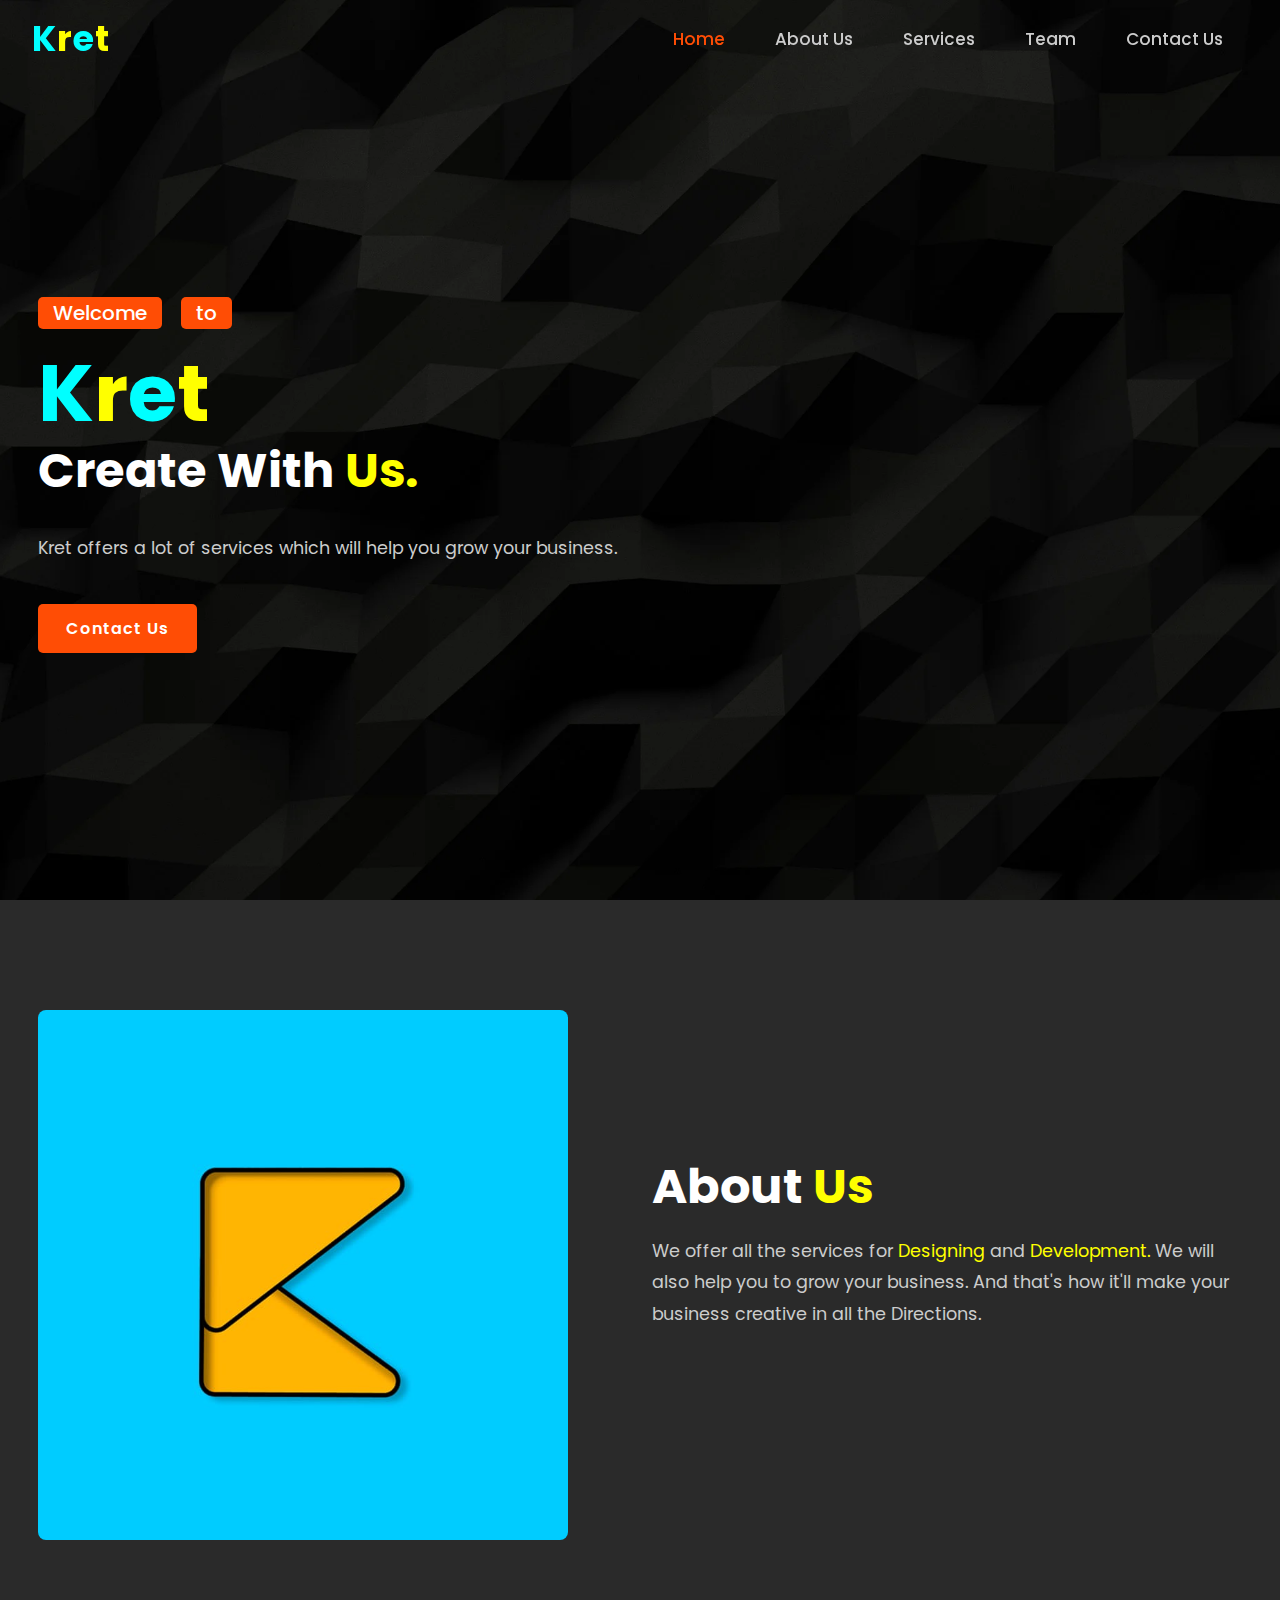
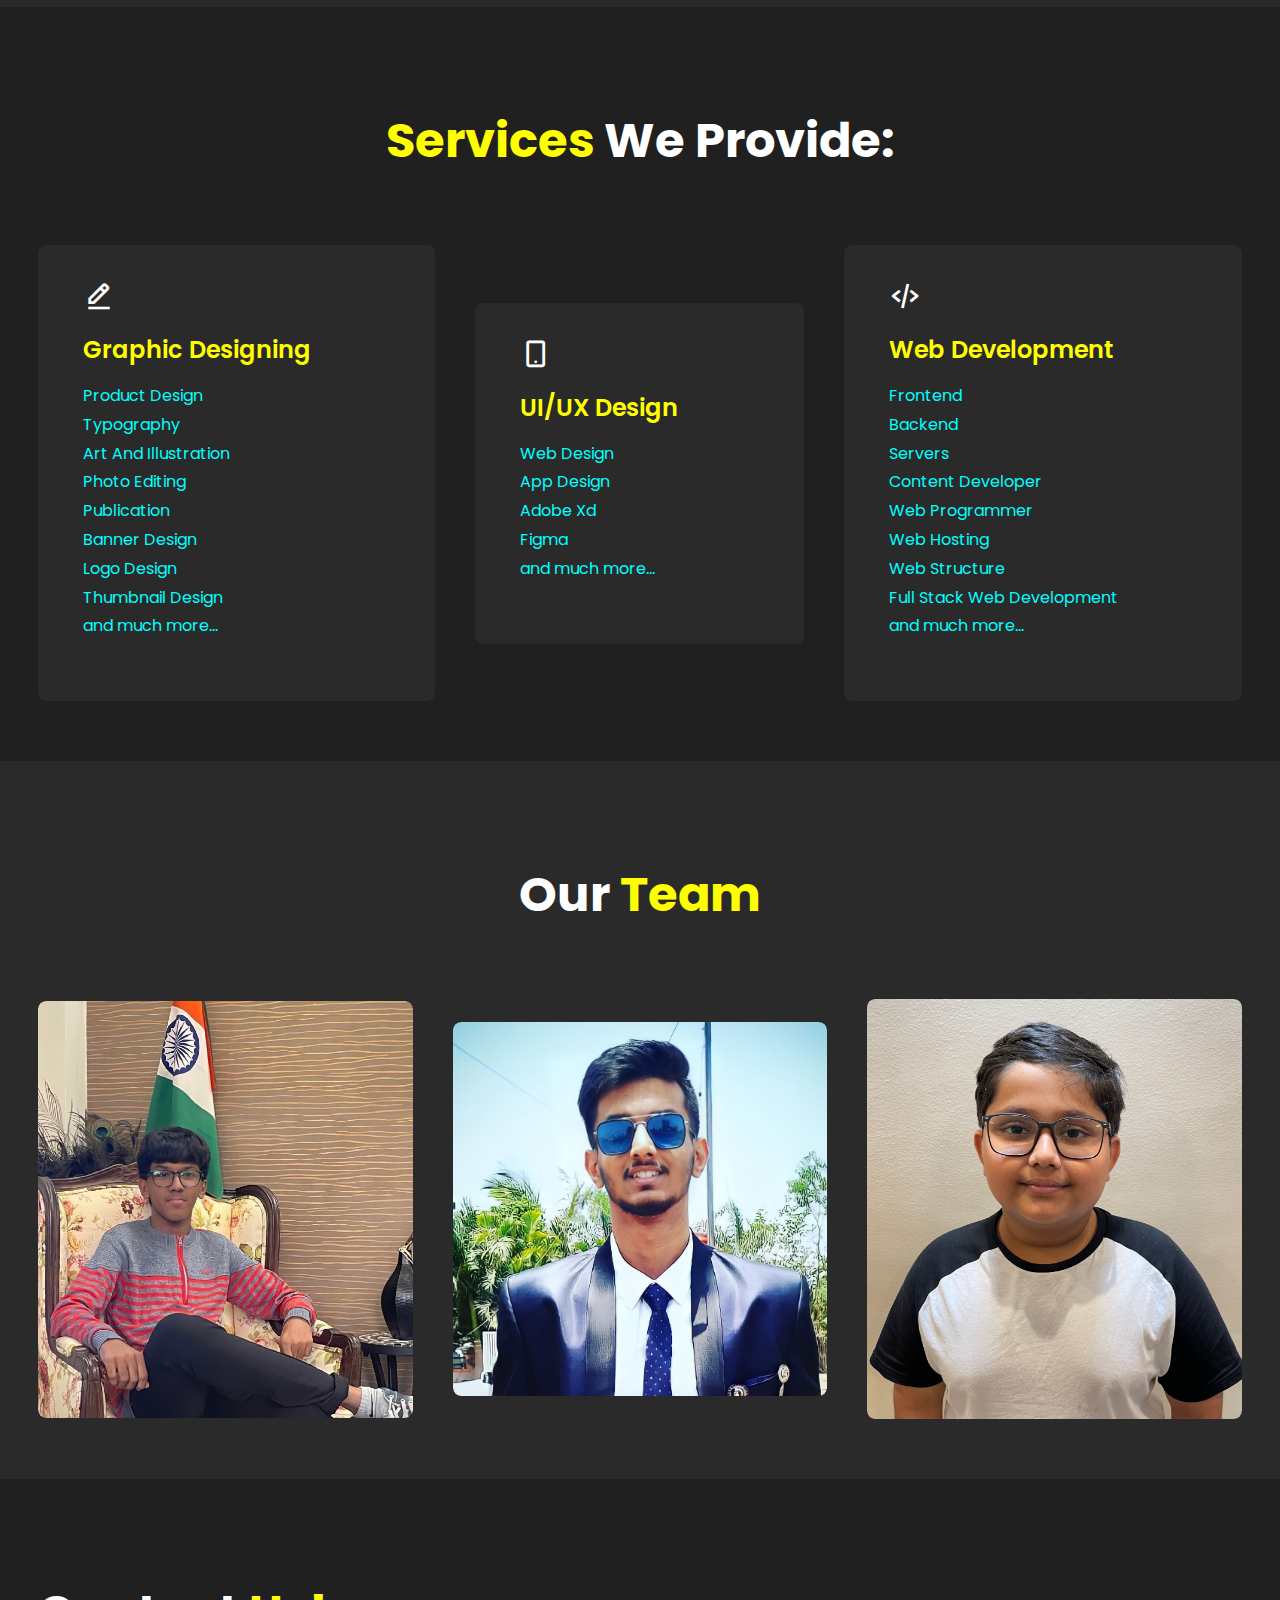
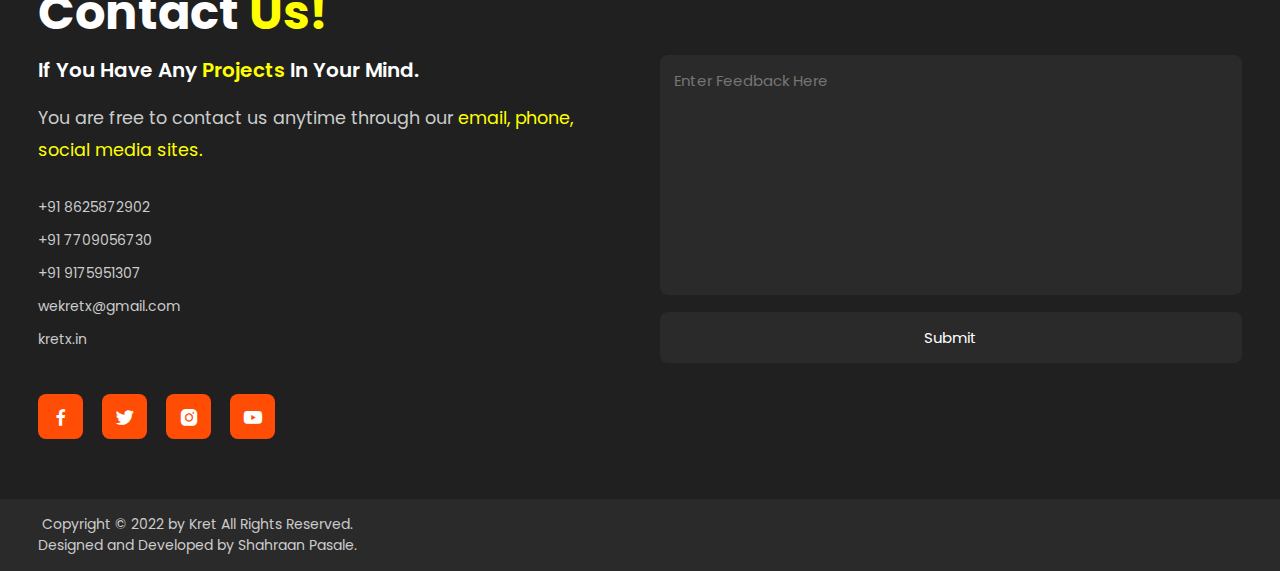
==== commit f59b0893: "Update index.html" ====
--- a/index.html
+++ b/index.html
@@ -3,7 +3,7 @@
 <head>
 	<meta charset="utf-8">
 	<meta name="viewport" content="width=device-width, initial-scale=1">
-	<title>Responsive Portfolio Website</title>
+	<title>Kret</title>
 	<!---custom css link---->
 	<link rel="stylesheet" type="text/css" href="style.css">
 
@@ -26,7 +26,7 @@
 			<li><a href="#home" class="active">Home</a></li>
 			<li><a href="#about">About Us</a></li>
 			<li><a href="#services">Services</a></li>
-			<li><a href="#portfolio">Team</a></li>
+			<li><a href="#Team">Team</a></li>
 			<li><a href="#contact">Contact Us</a></li>
 		</ul>
 
@@ -127,7 +127,7 @@
 	</section>
 
 	<!----portfolio section design--->
-	<section class="portfolio" id="portfolio">
+	<section class="portfolio" id="Team">
 		<div class="main-text">
 			<h2><span style="color: white;">Our</span> <span style="color: yellow;">Team</span></h2>
 		</div>
@@ -154,7 +154,7 @@
 			<div class="row">
 				<img src="shahraanpasale photo.jpg">
 				<div class="layer">
-					<h5>Shahraan</h5>
+					<h5>Shahraan Pasale</h5>
 					<p> Web Developer at Kret</p>
 					<a href="https://www.linkedin.com/in/shahraan-pasale-1b567a24a" target="_blank"><i class='bx bx-link-external' ></i></a>
 				</div>
@@ -169,7 +169,8 @@
 			<p>You are free to contact us anytime through our <span style="color: yellow;">email, phone, social media sites.</span></p>
 			<div class="list">
 				<li><a href="tel:918625872902">+91 8625872902</a></li>
-				<li><a href="tel:917709056730">+91 7709056730</a></li>
+                               <li><a href="tel:917709056730">+91 7709056730</a></li>
+                               <li><a href="tel:919175951307">+91 9175951307
 				<li><a href="mailto:wekretx@gmail.com">wekretx@gmail.com</a></li>
 				<li><a href="index.html">kretx.in</a></li>
 			</div>
@@ -204,4 +205,4 @@
 	<script type="text/javascript" src="script.js"></script>
 
 </body>
-</html>+</html>
--- a/style.css
+++ b/style.css
@@ -442,6 +442,7 @@
 .last-text p{
 	color: var(--second-color);
 	font-size: 14px;
+	text-align: center;
 }
 .top i{
 	padding: 10px;
@@ -533,4 +534,4 @@
 	.navlist.open{
 		top: 100%;
 	}
-}+}
